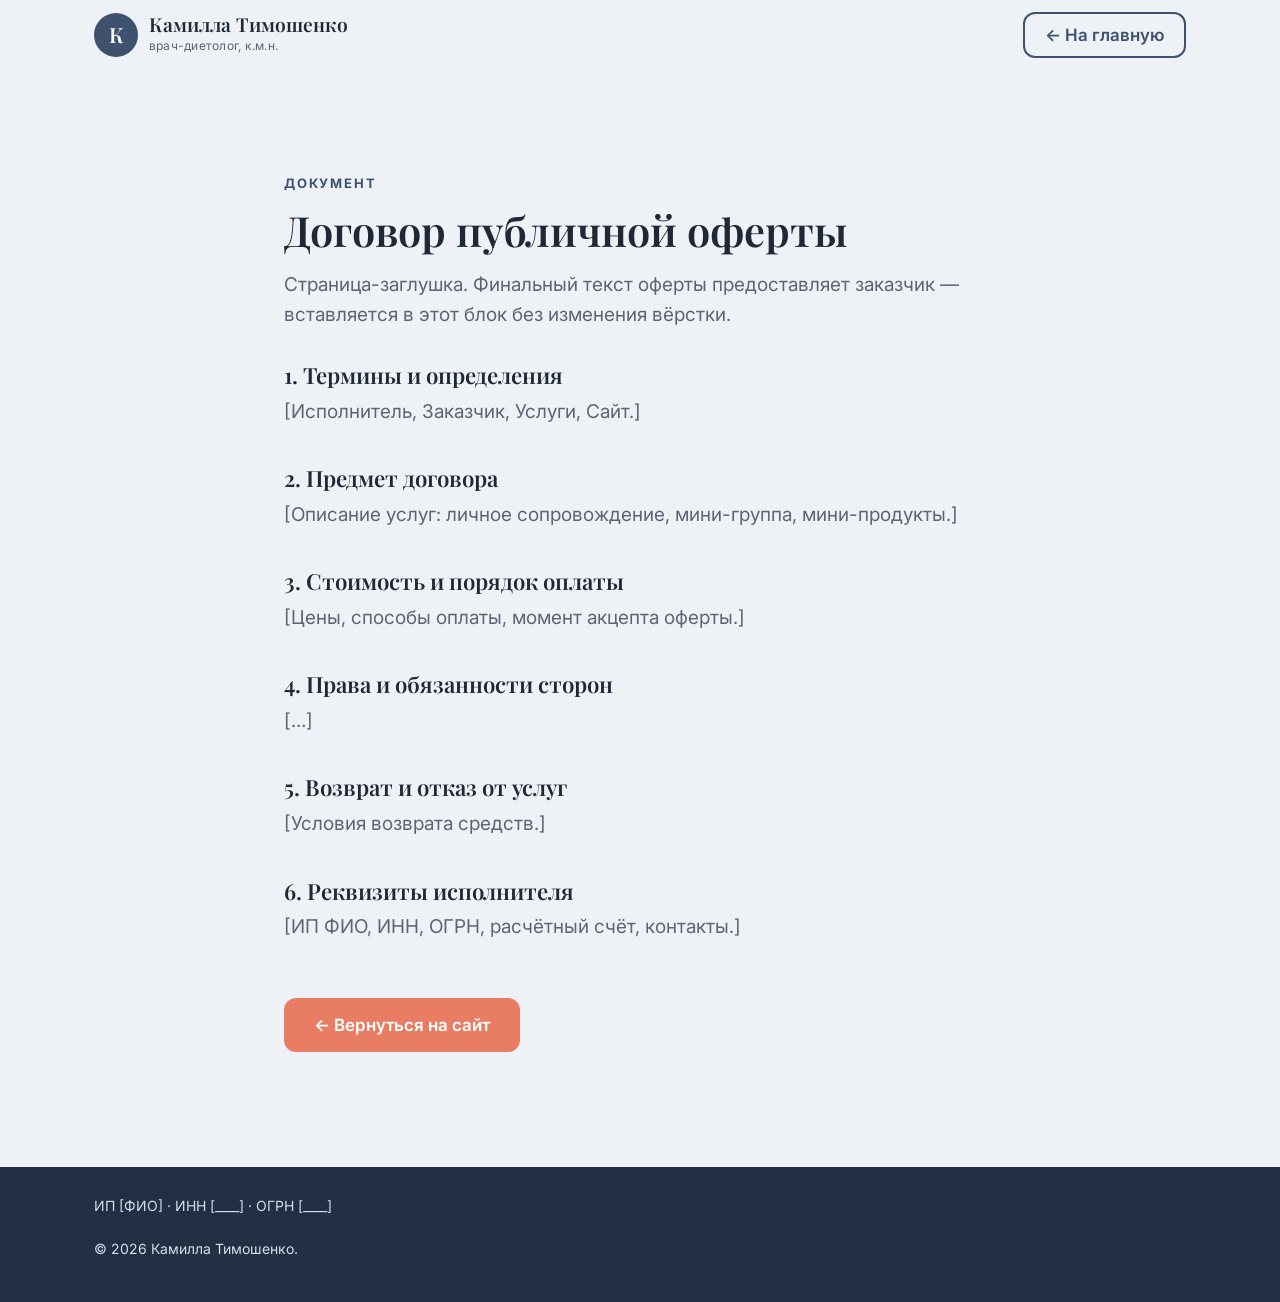
==== oferta.html @ d7753390 "Сайт Камиллы Тимошенко" ====
<!DOCTYPE html>
<html lang="ru">
<head>
  <meta charset="UTF-8">
  <meta name="viewport" content="width=device-width, initial-scale=1">
  <title>Договор оферты — Камилла Тимошенко</title>
  <meta name="description" content="Договор публичной оферты на оказание услуг.">
  <meta name="robots" content="noindex">
  <link rel="preconnect" href="https://fonts.googleapis.com">
  <link rel="preconnect" href="https://fonts.gstatic.com" crossorigin>
  <link href="https://fonts.googleapis.com/css2?family=Playfair+Display:wght@500;600;700&family=Inter:wght@400;500;600;700&display=swap" rel="stylesheet">
  <link rel="stylesheet" href="css/styles.css">
</head>
<body>
<header class="header is-scrolled">
  <div class="container header__inner">
    <a href="index.html" class="brand">
      <span class="brand__mark" aria-hidden="true">К</span>
      <span>
        <span class="brand__name">Камилла Тимошенко</span>
        <span class="brand__role">врач-диетолог, к.м.н.</span>
      </span>
    </a>
    <a href="index.html" class="btn btn--olive-outline" style="min-height:46px;padding:8px 20px">← На главную</a>
  </div>
</header>

<main class="section">
  <div class="container narrow">
    <p class="eyebrow">Документ</p>
    <h1 style="font-size:clamp(1.8rem,5vw,2.6rem)">Договор публичной оферты</h1>
    <p style="color:var(--text-muted)">Страница-заглушка. Финальный текст оферты предоставляет заказчик — вставляется в этот блок без изменения вёрстки.</p>

    <div style="margin-top:32px;display:grid;gap:20px">
      <div><h3>1. Термины и определения</h3><p style="color:var(--text-muted)">[Исполнитель, Заказчик, Услуги, Сайт.]</p></div>
      <div><h3>2. Предмет договора</h3><p style="color:var(--text-muted)">[Описание услуг: личное сопровождение, мини-группа, мини-продукты.]</p></div>
      <div><h3>3. Стоимость и порядок оплаты</h3><p style="color:var(--text-muted)">[Цены, способы оплаты, момент акцепта оферты.]</p></div>
      <div><h3>4. Права и обязанности сторон</h3><p style="color:var(--text-muted)">[…]</p></div>
      <div><h3>5. Возврат и отказ от услуг</h3><p style="color:var(--text-muted)">[Условия возврата средств.]</p></div>
      <div><h3>6. Реквизиты исполнителя</h3><p style="color:var(--text-muted)">[ИП ФИО, ИНН, ОГРН, расчётный счёт, контакты.]</p></div>
    </div>

    <p style="margin-top:36px"><a href="index.html" class="btn btn--accent">← Вернуться на сайт</a></p>
  </div>
</main>

<footer class="footer" style="padding-block:28px">
  <div class="container">
    <div class="footer__legal" style="border:0;padding:0">
      <p>ИП [ФИО] · ИНН [____] · ОГРН [____]</p>
      <p>© <span id="year">2026</span> Камилла Тимошенко.</p>
    </div>
  </div>
</footer>
<script src="js/app.js" defer></script>
</body>
</html>
---- css/styles.css ----
/* =====================================================================
   Камилла Тимошенко — лендинг · v4 (палитра «Деним и коралл»)
   Дизайн-система: холодная джинсово-синяя база + тёплый коралловый акцент.
   Цвета сняты пипеткой с фотографий Камиллы (одежда).
   Playfair Display (заголовки) + Inter (текст). Единый вертикальный ритм.
   Signature: маркерное выделение ключевых фраз. Mobile-first, WCAG AA.
   ===================================================================== */

/* ------------------------- B1. Палитра (токены) ---------------------- */
:root {
  --bg:            #EEF1F5;   /* основной фон, холодный светлый */
  --bg-alt:        #F7F9FB;   /* светлая секция / карточки */
  --olive:         #3E526E;   /* основной бренд — деним */
  --olive-deep:    #232F44;   /* тёмные секции, футер */
  --cream-on-dark: #D5DFEA;   /* текст на тёмном (холодный крем) */
  --accent:        #E87D63;   /* коралл — ТОЛЬКО кнопки/цена/ключевые акценты */
  --accent-soft:   #F3C3AC;   /* персик — hover / подложки / второй акцент */
  --text:          #1F2836;   /* основной текст, тёмно-синий */
  --text-muted:    #5B6675;   /* подписи, второстепенное (холодный серо-синий) */
  --line:          #DCE3EC;   /* разделители, рамки */
  --mark:          #F7D8C9;   /* маркер-хайлайтер (мягкий персик) */
  --danger:        #C0453B;

  --font-display: 'Playfair Display', Georgia, 'Times New Roman', serif;
  --font-body: 'Inter', -apple-system, BlinkMacSystemFont, 'Segoe UI', sans-serif;

  /* B3. Сетка и ритм */
  --container: 1140px;
  --gutter: 16px;
  --section-y: 56px;

  --radius-card: 16px;
  --radius-btn: 12px;
  --radius-pill: 999px;
  --shadow: 0 4px 24px rgba(0,0,0,.06);
  --shadow-lift: 0 10px 34px rgba(0,0,0,.10);

  --z-header: 100; --z-fab: 90; --z-overlay: 200;
}

/* ------------------------------- Reset ------------------------------- */
*, *::before, *::after { box-sizing: border-box; }
html { -webkit-text-size-adjust: 100%; scroll-behavior: smooth; }
@media (prefers-reduced-motion: reduce) {
  html { scroll-behavior: auto; }
  *, *::before, *::after { animation-duration: .001ms !important; transition-duration: .001ms !important; }
}
body {
  margin: 0; font-family: var(--font-body);
  font-size: 1.125rem; line-height: 1.6;        /* B2: body 18px моб */
  color: var(--text); background: var(--bg);
  -webkit-font-smoothing: antialiased; text-rendering: optimizeLegibility;
  overflow-x: hidden;
}
img { max-width: 100%; display: block; height: auto; }
a { color: var(--olive); text-decoration: none; }
a:hover { color: var(--accent); }
button { font-family: inherit; cursor: pointer; }
h1, h2, h3, h4 { font-family: var(--font-display); font-weight: 600; line-height: 1.12; margin: 0 0 .4em; color: var(--text); }
p { margin: 0 0 1em; }
:focus-visible { outline: 3px solid var(--accent); outline-offset: 2px; border-radius: 4px; }

/* B6. Signature — маркерное выделение */
.hl {
  background: var(--mark);
  padding: .04em .22em; margin: 0 -.06em; border-radius: 4px;
  box-decoration-break: clone; -webkit-box-decoration-break: clone;
  color: var(--text); font-style: normal;
}
.section--dark .hl, .section--olive .hl { color: var(--text); }

/* ------------------------------ Layout ------------------------------- */
.container { width: 100%; max-width: var(--container); margin-inline: auto; padding-inline: var(--gutter); }
.section { padding-block: var(--section-y); }       /* B3: единый ритм */
.section--alt  { background: var(--bg-alt); }
.section--dark { background: var(--olive-deep); color: var(--cream-on-dark); }
.section--olive{ background: var(--olive); color: var(--cream-on-dark); }
.section--dark h1, .section--dark h2, .section--dark h3,
.section--olive h1, .section--olive h2, .section--olive h3 { color: #fff; }
.narrow { max-width: 760px; margin-inline: auto; }

.eyebrow {
  display: inline-block; font-family: var(--font-body); font-weight: 700;
  font-size: .8125rem; letter-spacing: .14em; text-transform: uppercase;
  color: var(--olive); margin: 0 0 1em;
}
.section--dark .eyebrow, .section--olive .eyebrow { color: var(--accent-soft); }

.section-head { max-width: 720px; margin: 0 0 40px; }
.section-head.center { text-align: center; margin-inline: auto; }
.section-head h2 { font-size: clamp(1.75rem, 4.5vw, 2.5rem); }     /* H2 28→40 */
.section-head p { color: var(--text-muted); font-size: 1.0625rem; }
.section--dark .section-head p, .section--olive .section-head p { color: var(--cream-on-dark); }
.lead { font-size: 1.1875rem; color: var(--text); }

/* ------------------------------ Buttons ------------------------------ */
.btn {
  --bg-btn: var(--accent); --fg-btn: #fff;
  display: inline-flex; align-items: center; justify-content: center; gap: .55em;
  min-height: 54px; padding: 15px 28px;
  font-family: var(--font-body); font-weight: 600; font-size: 1.0625rem;
  color: var(--fg-btn); background: var(--bg-btn);
  border: 2px solid transparent; border-radius: var(--radius-btn);
  transition: transform .25s ease, box-shadow .25s ease, background .25s ease, color .25s ease, border-color .25s ease;
  text-align: center; line-height: 1.2;
}
.btn:hover { transform: translateY(-2px); box-shadow: var(--shadow-lift); }
.btn:active { transform: translateY(0); }
.btn svg { width: 1.15em; height: 1.15em; flex: none; }

.btn--accent { --bg-btn: var(--accent); --fg-btn: #fff; }
.btn--accent:hover { --bg-btn: #C85B42; }
.btn--olive-outline { --bg-btn: transparent; --fg-btn: var(--olive); border-color: var(--olive); }
.btn--olive-outline:hover { --bg-btn: var(--olive); --fg-btn: #fff; }
.btn--light-outline { --bg-btn: transparent; --fg-btn: #fff; border-color: rgba(255,255,255,.45); }
.btn--light-outline:hover { --bg-btn: #fff; --fg-btn: var(--olive-deep); border-color: #fff; }
.btn--lg { min-height: 58px; font-size: 1.125rem; padding: 17px 32px; }
.btn--block { display: flex; width: 100%; }

/* ------------------------------ Header ------------------------------- */
.header {
  position: sticky; top: 0; z-index: var(--z-header);
  background: rgba(238,241,245,.9);
  backdrop-filter: saturate(140%) blur(10px); -webkit-backdrop-filter: saturate(140%) blur(10px);
  border-bottom: 1px solid transparent; transition: border-color .3s, box-shadow .3s;
}
.header.is-scrolled { border-bottom-color: var(--line); box-shadow: var(--shadow); }
.header__inner { display: flex; align-items: center; gap: 16px; min-height: 70px; }

.brand { display: flex; align-items: center; gap: 11px; margin-right: auto; flex: none; }
.brand__mark {
  width: 44px; height: 44px; flex: none; border-radius: 50%;
  background: var(--olive); color: #fff; display: grid; place-items: center;
  font-family: var(--font-display); font-weight: 600; font-size: 1.3rem;
}
.brand > span:last-child { display: flex; flex-direction: column; min-width: 0; }
.brand__name { display: block; white-space: nowrap; font-family: var(--font-display); font-weight: 600; font-size: 1.2rem; line-height: 1.05; color: var(--text); }
.brand__role { display: block; white-space: nowrap; font-size: .75rem; color: var(--text-muted); letter-spacing: .02em; margin-top: 2px; }

.nav { display: none; }
.nav a { white-space: nowrap; font-weight: 600; font-size: .9rem; color: var(--text); padding: 8px 9px; border-radius: var(--radius-btn); transition: color .2s, background .2s; }
.nav a:hover { color: var(--accent); background: var(--bg-alt); }

.header__cta { display: none; white-space: nowrap; }

.burger { width: 48px; height: 48px; display: grid; place-items: center; background: var(--olive); border: none; border-radius: 12px; color: #fff; }
.burger svg { width: 24px; height: 24px; }
.burger .icon-close { display: none; }
body.menu-open .burger .icon-open { display: none; }
body.menu-open .burger .icon-close { display: block; }

/* Mobile drawer */
.mobile-menu {
  position: fixed; inset: 0; z-index: var(--z-overlay);
  background: var(--olive-deep); color: #fff; padding: 90px 24px 32px;
  transform: translateX(100%); transition: transform .3s ease; display: flex; flex-direction: column; overflow-y: auto;
}
body.menu-open .mobile-menu { transform: translateX(0); }
.mobile-menu a.m-link { font-family: var(--font-display); font-size: 1.6rem; font-weight: 600; color: #fff; padding: 14px 0; border-bottom: 1px solid rgba(255,255,255,.14); display: flex; align-items: center; justify-content: space-between; }
.mobile-menu a.m-link:hover { color: var(--accent-soft); }
.mobile-menu a.m-link svg { color: var(--accent-soft); }
.mobile-menu .m-cta { margin-top: 26px; }
.mobile-menu .m-social { display: flex; gap: 12px; margin-top: auto; padding-top: 26px; }

/* Floating mobile CTA + back-to-top */
.fab-bar { position: fixed; left: 12px; right: 12px; bottom: 12px; z-index: var(--z-fab); display: flex; gap: 10px; transform: translateY(160%); transition: transform .35s ease; }
.fab-bar.is-visible { transform: translateY(0); }
.fab-bar .btn { flex: 1; box-shadow: var(--shadow-lift); }
@media (min-width: 1160px){ .fab-bar { display: none; } }
.to-top { position: fixed; right: 18px; bottom: 84px; z-index: var(--z-fab); width: 50px; height: 50px; border-radius: 50%; background: var(--olive); border: none; color: #fff; display: grid; place-items: center; box-shadow: var(--shadow); opacity: 0; pointer-events: none; transform: translateY(8px); transition: opacity .3s, transform .3s; }
.to-top.is-visible { opacity: 1; pointer-events: auto; transform: translateY(0); }
.to-top svg { width: 22px; height: 22px; }
@media (min-width: 1160px){ .to-top { bottom: 24px; } }

/* ------------------------------- Hero -------------------------------- */
.hero__grid { display: grid; gap: 28px; align-items: center; }
.hero__photo { order: -1; border-radius: var(--radius-card); overflow: hidden; box-shadow: var(--shadow); aspect-ratio: 4/5; background: linear-gradient(160deg, #DCE3EC, #C6D2E0); }
.hero__photo img { width: 100%; height: 100%; object-fit: cover; }
.hero__photo .ph { width: 100%; height: 100%; display: grid; place-content: center; text-align: center; gap: 8px; color: var(--text-muted); font-size: .9rem; padding: 20px; }
.hero__photo .ph svg { width: 48px; height: 48px; margin: 0 auto; color: var(--olive); }
.hero h1 { font-size: clamp(2.25rem, 6.5vw, 3.5rem); }      /* H1 36→56 */
.hero__sub { font-size: 1.1875rem; color: var(--text-muted); max-width: 42ch; }
.hero__trigger { font-size: 1.125rem; margin: 0 0 26px; }
.hero__cta { display: flex; flex-direction: column; gap: 12px; }
.trust-row { display: flex; flex-wrap: wrap; gap: 8px 18px; margin-top: 24px; list-style: none; padding: 0; }
.trust-row li { display: flex; align-items: center; gap: 7px; font-size: .9375rem; font-weight: 600; color: var(--text); }
.trust-row svg { width: 18px; height: 18px; color: var(--olive); flex: none; }

/* --------------------------- Cards (equal h) ------------------------- */
.cards { display: grid; gap: 16px; }
.card { background: var(--bg-alt); border: 1px solid var(--line); border-radius: var(--radius-card); padding: 26px; box-shadow: var(--shadow); display: flex; flex-direction: column; transition: transform .25s ease, box-shadow .25s ease; }
.card:hover { transform: translateY(-3px); box-shadow: var(--shadow-lift); }
.card__icon { width: 52px; height: 52px; border-radius: 50%; background: var(--bg); border: 1px solid var(--line); color: var(--olive); display: grid; place-items: center; margin-bottom: 16px; }
.card__icon svg { width: 28px; height: 28px; stroke-width: 1.6; }
.card__num { font-family: var(--font-display); font-weight: 600; font-size: 1.05rem; color: var(--accent); margin-bottom: 8px; letter-spacing: .04em; }
.card h3 { font-family: var(--font-body); font-weight: 700; font-size: 1.25rem; line-height: 1.25; }
.card p { color: var(--text-muted); margin: 0; }

/* Bridge text */
.bridge { text-align: center; max-width: 720px; margin: 32px auto 0; font-size: 1.1875rem; color: var(--text); }

/* --------------------------- Energy (dark) --------------------------- */
.chat { max-width: 480px; margin: 28px auto 0; }
.chat__bubble { background: rgba(255,255,255,.1); border: 1px solid rgba(255,255,255,.16); border-radius: 18px 18px 18px 4px; padding: 18px 22px; font-size: 1.125rem; color: #fff; }
.chat__meta { display: flex; align-items: center; gap: 8px; margin-top: 10px; font-size: .85rem; color: var(--accent-soft); }
.chat__meta svg { width: 16px; height: 16px; }

/* --------------------------- Health metrics -------------------------- */
.metrics { display: grid; gap: 14px; margin-top: 8px; }
.metric { background: var(--bg-alt); border: 1px solid var(--line); border-radius: var(--radius-card); padding: 22px 24px; box-shadow: var(--shadow); }
.metric__label { font-size: .9375rem; color: var(--text-muted); margin: 0 0 12px; }
.metric__val { display: flex; align-items: baseline; gap: 14px; margin: 0; }
.metric__from { font-family: var(--font-body); font-weight: 600; font-size: 1.25rem; color: var(--text-muted); font-variant-numeric: tabular-nums; }
.metric__arrow { color: var(--olive); align-self: center; }
.metric__arrow svg { width: 24px; height: 24px; display: block; }
.metric__to { font-family: var(--font-display); font-weight: 700; font-size: 2.1rem; color: var(--accent); line-height: 1; font-variant-numeric: tabular-nums; }

/* ----------------------- Личка (olive + terracotta) ------------------ */
.lichka__inner { display: grid; gap: 28px; }
.lichka .tag { display: inline-flex; align-items: center; gap: 8px; background: var(--accent); color: #fff; border-radius: var(--radius-pill); padding: 8px 16px; font-weight: 700; font-size: .8125rem; letter-spacing: .08em; text-transform: uppercase; margin-bottom: 18px; }
.lichka .tag svg { width: 16px; height: 16px; }
.lichka h2 { font-size: clamp(1.9rem, 5vw, 2.6rem); }
.lichka__intro { font-size: 1.125rem; color: var(--cream-on-dark); max-width: 56ch; }
.includes { list-style: none; padding: 0; margin: 24px 0 0; display: grid; gap: 13px; }
.includes li { display: flex; gap: 14px; align-items: flex-start; font-size: 1.0625rem; }
.includes svg { width: 24px; height: 24px; color: var(--accent-soft); flex: none; margin-top: 2px; }
.lichka__who { margin-top: 22px; padding: 18px 20px; background: rgba(255,255,255,.08); border-radius: var(--radius-card); }
.lichka__who b { color: #fff; }
.lichka__who p { margin: 6px 0 0; color: var(--cream-on-dark); }

/* Price card */
.price-card { background: var(--bg-alt); color: var(--text); border-radius: var(--radius-card); padding: 30px 26px; border: 2px solid var(--accent); box-shadow: var(--shadow-lift); }
.price-card .price { font-family: var(--font-display); font-weight: 600; font-size: clamp(2.4rem, 8vw, 3.2rem); color: var(--accent); line-height: 1; margin: 0; }
.price-card .price small { font-size: 1.05rem; font-family: var(--font-body); font-weight: 600; color: var(--text-muted); }
.price-card .price-sub { color: var(--text-muted); margin: 8px 0 18px; }
.anchor-note { font-size: .9375rem; color: var(--text-muted); }
.scarcity { display: flex; gap: 12px; align-items: flex-start; background: var(--bg); border: 1px solid var(--line); border-radius: var(--radius-card); padding: 15px 18px; margin: 18px 0; font-size: .9375rem; }
.scarcity svg { width: 22px; height: 22px; flex: none; margin-top: 1px; color: var(--olive); }
.fineprint { font-size: .9375rem; color: var(--text-muted); text-align: center; margin-top: 12px; }

/* ----------------------------- Кейсы --------------------------------- */
.cases { display: grid; grid-auto-flow: column; grid-auto-columns: 84%; gap: 16px; overflow-x: auto; scroll-snap-type: x mandatory; margin-inline: calc(var(--gutter) * -1); padding: 6px var(--gutter) 18px; scrollbar-width: thin; }
.case { scroll-snap-align: start; background: var(--bg-alt); border: 1px solid var(--line); border-radius: var(--radius-card); overflow: hidden; box-shadow: var(--shadow); display: flex; flex-direction: column; }
.case__photo { aspect-ratio: 3/2; background: linear-gradient(160deg, #DCE3EC, #C6D2E0); position: relative; display: grid; place-items: center; color: var(--olive); }
.case__photo .ba { position: absolute; top: 12px; left: 12px; background: var(--olive); color: #fff; font-size: .72rem; font-weight: 700; text-transform: uppercase; letter-spacing: .04em; padding: 4px 11px; border-radius: var(--radius-pill); }
.case__body { padding: 22px; display: flex; flex-direction: column; gap: 8px; }
.case__name { font-size: .9375rem; color: var(--text-muted); font-weight: 600; }
.case__result { font-family: var(--font-display); font-weight: 600; font-size: 1.6rem; color: var(--accent); font-variant-numeric: tabular-nums; }
.case__quote { color: var(--text-muted); margin: 0; font-size: 1rem; }
.scroll-hint { text-align: center; color: var(--text-muted); font-size: .875rem; margin-top: 4px; }

/* Книга благодарности */
.book__quotes { display: grid; gap: 12px; margin: 24px 0; }
.book__quotes blockquote { margin: 0; padding: 16px 20px; background: var(--bg-alt); border: 1px solid var(--line); border-radius: var(--radius-card); font-family: var(--font-display); font-size: 1.15rem; color: var(--text); box-shadow: var(--shadow); }

/* ----------------------------- Группа -------------------------------- */
.chips { list-style: none; padding: 0; margin: 18px 0; display: flex; flex-wrap: wrap; gap: 10px; }
.chips li { display: inline-flex; align-items: center; gap: 8px; background: var(--bg); border: 1px solid var(--line); color: var(--text); border-radius: var(--radius-pill); padding: 9px 16px; font-weight: 600; font-size: .9375rem; }
.chips svg { width: 16px; height: 16px; color: var(--olive); }
.group-banner { display: flex; gap: 12px; align-items: center; background: var(--accent); color: #fff; border-radius: var(--radius-card); padding: 15px 20px; font-weight: 600; margin: 22px 0; }
.group-banner svg { width: 22px; height: 22px; flex: none; }

/* -------------------------- Мини-продукты ---------------------------- */
.mini { display: grid; gap: 16px; }
.mini-card { background: var(--bg-alt); border: 1px solid var(--line); border-radius: var(--radius-card); padding: 26px; box-shadow: var(--shadow); display: flex; flex-direction: column; transition: transform .25s, box-shadow .25s; }
.mini-card:hover { transform: translateY(-3px); box-shadow: var(--shadow-lift); }
.mini-card__icon { width: 52px; height: 52px; border-radius: 50%; background: var(--bg); border: 1px solid var(--line); color: var(--olive); display: grid; place-items: center; margin-bottom: 16px; }
.mini-card__icon svg { width: 26px; height: 26px; stroke-width: 1.6; }
.mini-card .pill { align-self: flex-start; font-size: .72rem; font-weight: 700; text-transform: uppercase; letter-spacing: .06em; color: var(--olive); background: var(--bg); border: 1px solid var(--line); padding: 5px 12px; border-radius: var(--radius-pill); margin-bottom: 12px; }
.mini-card h3 { font-family: var(--font-body); font-weight: 700; font-size: 1.3rem; }
.mini-card p { color: var(--text-muted); flex: 1; margin: 0 0 16px; }

/* ----------------------------- Обо мне ------------------------------- */
.about__grid { display: grid; gap: 28px; }
.about__photo { border-radius: var(--radius-card); overflow: hidden; box-shadow: var(--shadow); aspect-ratio: 4/5; background: linear-gradient(160deg, #DCE3EC, #C6D2E0); }
.about__photo img { width: 100%; height: 100%; object-fit: cover; }
.about__photo .ph { width: 100%; height: 100%; display: grid; place-content: center; text-align: center; gap: 8px; color: var(--text-muted); font-size: .9rem; padding: 20px; }
.about__photo .ph svg { width: 46px; height: 46px; margin: 0 auto; color: var(--olive); }
.facts { list-style: none; padding: 0; margin: 24px 0 0; display: grid; grid-template-columns: 1fr 1fr; gap: 12px; }
.facts li { background: var(--bg-alt); border: 1px solid var(--line); border-radius: var(--radius-card); padding: 16px; box-shadow: var(--shadow); }
.facts .n { font-family: var(--font-display); font-weight: 600; font-size: 1.5rem; color: var(--olive); display: block; line-height: 1; }
.facts .t { font-size: .9rem; color: var(--text-muted); margin-top: 4px; display: block; }

/* ------------------------------- FAQ --------------------------------- */
.faq { max-width: 760px; margin-inline: auto; }
.faq__item { border-bottom: 1px solid var(--line); }
.faq__q { width: 100%; text-align: left; background: none; border: none; padding: 22px 46px 22px 2px; position: relative; font-family: var(--font-display); font-weight: 600; font-size: 1.25rem; color: var(--text); line-height: 1.3; }
.faq__q .plus { position: absolute; right: 4px; top: 50%; transform: translateY(-50%); width: 30px; height: 30px; border-radius: 50%; background: var(--bg-alt); border: 1px solid var(--line); display: grid; place-items: center; color: var(--olive); transition: transform .3s ease, background .3s, color .3s; }
.faq__q .plus svg { width: 18px; height: 18px; }
.faq__item.is-open .faq__q .plus { transform: translateY(-50%) rotate(45deg); background: var(--olive); color: #fff; }
.faq__a { max-height: 0; overflow: hidden; transition: max-height .35s ease; }
.faq__a-inner { padding: 0 2px 22px; color: var(--text-muted); }

/* --------------------------- Форма заявки ---------------------------- */
.form-wrap { background: var(--bg-alt); border-radius: var(--radius-card); padding: 30px 26px; box-shadow: var(--shadow-lift); }
.field { margin-bottom: 18px; }
.field label { display: block; font-weight: 600; margin-bottom: 7px; color: var(--text); }
.field .req { color: var(--accent); }
.field input, .field textarea { width: 100%; font-family: inherit; font-size: 1.0625rem; padding: 14px 16px; min-height: 54px; border: 1.5px solid var(--line); border-radius: var(--radius-btn); background: #fff; color: var(--text); transition: border-color .2s, box-shadow .2s; }
.field textarea { min-height: 110px; resize: vertical; }
.field input:focus, .field textarea:focus { outline: none; border-color: var(--olive); box-shadow: 0 0 0 3px rgba(62,82,110,.18); }
.field input[aria-invalid="true"], .field textarea[aria-invalid="true"] { border-color: var(--danger); }
.err { color: var(--danger); font-size: .9rem; margin-top: 6px; display: none; font-weight: 600; }
.err.show { display: block; }
.hp { position: absolute; left: -9999px; width: 1px; height: 1px; overflow: hidden; }
.consent { display: flex; gap: 12px; align-items: flex-start; font-size: .9375rem; color: var(--text-muted); margin-bottom: 20px; }
.consent input { width: 22px; height: 22px; flex: none; margin-top: 2px; accent-color: var(--olive); }
.form-alt { text-align: center; margin-top: 18px; color: var(--text-muted); }
.form-success { display: none; text-align: center; padding: 30px 10px; }
.form-success.show { display: block; }
.form-success .ok { width: 64px; height: 64px; border-radius: 50%; background: var(--olive); display: grid; place-items: center; margin: 0 auto 16px; }
.form-success .ok svg { width: 34px; height: 34px; color: #fff; }
.form-success h3 { font-size: 1.7rem; }

/* On-dark form tweaks */
.section--dark .form-wrap { background: rgba(255,255,255,.06); border: 1px solid rgba(255,255,255,.14); }
.section--dark .field label { color: #fff; }
.section--dark .consent { color: var(--cream-on-dark); }
.section--dark .form-alt { color: var(--cream-on-dark); }

/* ------------------------------ Footer ------------------------------- */
.footer { background: var(--olive-deep); color: var(--cream-on-dark); padding-block: 56px 28px; }
.footer a { color: #fff; }
.footer a:hover { color: var(--accent-soft); }
.footer__top { display: grid; gap: 24px; margin-bottom: 28px; }
.footer__brand .brand__name { color: #fff; }
.footer__brand .brand__role { color: var(--cream-on-dark); }
.footer__brand .brand__mark { background: var(--accent); }
.footer__col p.h { color: #fff; font-weight: 700; text-transform: uppercase; font-size: .8125rem; letter-spacing: .06em; margin-bottom: 12px; }
.footer__links { list-style: none; padding: 0; margin: 0; display: grid; gap: 10px; }
.icon-link { width: 44px; height: 44px; display: grid; place-items: center; border-radius: 50%; background: rgba(255,255,255,.1); color: #fff; transition: background .2s, color .2s, transform .2s; }
.icon-link:hover { background: var(--accent); color: #fff; transform: translateY(-2px); }
.icon-link svg { width: 20px; height: 20px; }
.footer__social { display: flex; gap: 10px; margin-top: 6px; }
.footer__legal { border-top: 1px solid rgba(255,255,255,.16); padding-top: 20px; font-size: .875rem; color: var(--cream-on-dark); display: grid; gap: 6px; }

/* ----------------------------- Reveal -------------------------------- */
.reveal { opacity: 0; transform: translateY(20px); transition: opacity .4s ease, transform .4s ease; }
.reveal.in { opacity: 1; transform: none; }
@media (prefers-reduced-motion: reduce){ .reveal { opacity: 1; transform: none; } }

/* ===================== Breakpoints (scale up) ======================== */
@media (min-width: 600px) {
  :root { --gutter: 24px; }
  .cards--2 { grid-template-columns: 1fr 1fr; }
  .cards--4 { grid-template-columns: 1fr 1fr; }
  /* выравниваем заголовки карточек, чтобы описания начинались на одной линии */
  .cards .card h3 { min-height: 3.75em; }
  /* выравниваем подписи плашек, чтобы цифры стояли на одной линии */
  .metric__label { min-height: 3em; }
  .metrics { grid-template-columns: 1fr 1fr; }
  .mini { grid-template-columns: 1fr 1fr; }
  .cases { grid-auto-columns: 46%; }
  .hero__cta { flex-direction: row; flex-wrap: wrap; gap: 10px; }
  .hero__cta .btn { flex: 0 1 auto; white-space: nowrap; font-size: 1rem; padding: 15px 20px; min-height: 56px; }
  .book__quotes { grid-template-columns: 1fr 1fr; }
  .facts { grid-template-columns: repeat(4, 1fr); }
}

@media (min-width: 980px) {
  :root { --section-y: 96px; }                 /* B3: 96px десктоп */
  body { font-size: 1.1875rem; }               /* B2: body 19px десктоп */
  .hero__grid { grid-template-columns: 1.05fr .95fr; gap: 56px; }
  .hero__photo { order: 2; }   /* C1: на десктопе фото справа, текст слева */
  .cards--4 { grid-template-columns: repeat(4, 1fr); }
  .cards--3 { grid-template-columns: repeat(3, 1fr); }
  .mini { grid-template-columns: repeat(3, 1fr); }
  .cases { grid-auto-flow: row; grid-template-columns: repeat(3, 1fr); overflow: visible; margin-inline: 0; padding-inline: 0; }
  .scroll-hint { display: none; }
  .lichka__inner { grid-template-columns: 1.05fr .95fr; gap: 44px; align-items: start; }
  .price-card { position: sticky; top: 100px; }
  .about__grid { grid-template-columns: .85fr 1.15fr; align-items: center; }
  .about__photo { order: -1; }
  .footer__top { grid-template-columns: 1.6fr 1fr 1fr; }
  .form-wrap { max-width: 620px; margin-inline: auto; }
}

@media (min-width: 1160px) {
  .nav { display: flex; align-items: center; gap: 2px; }
  .header__cta { display: inline-flex; }
  .burger { display: none; }
}
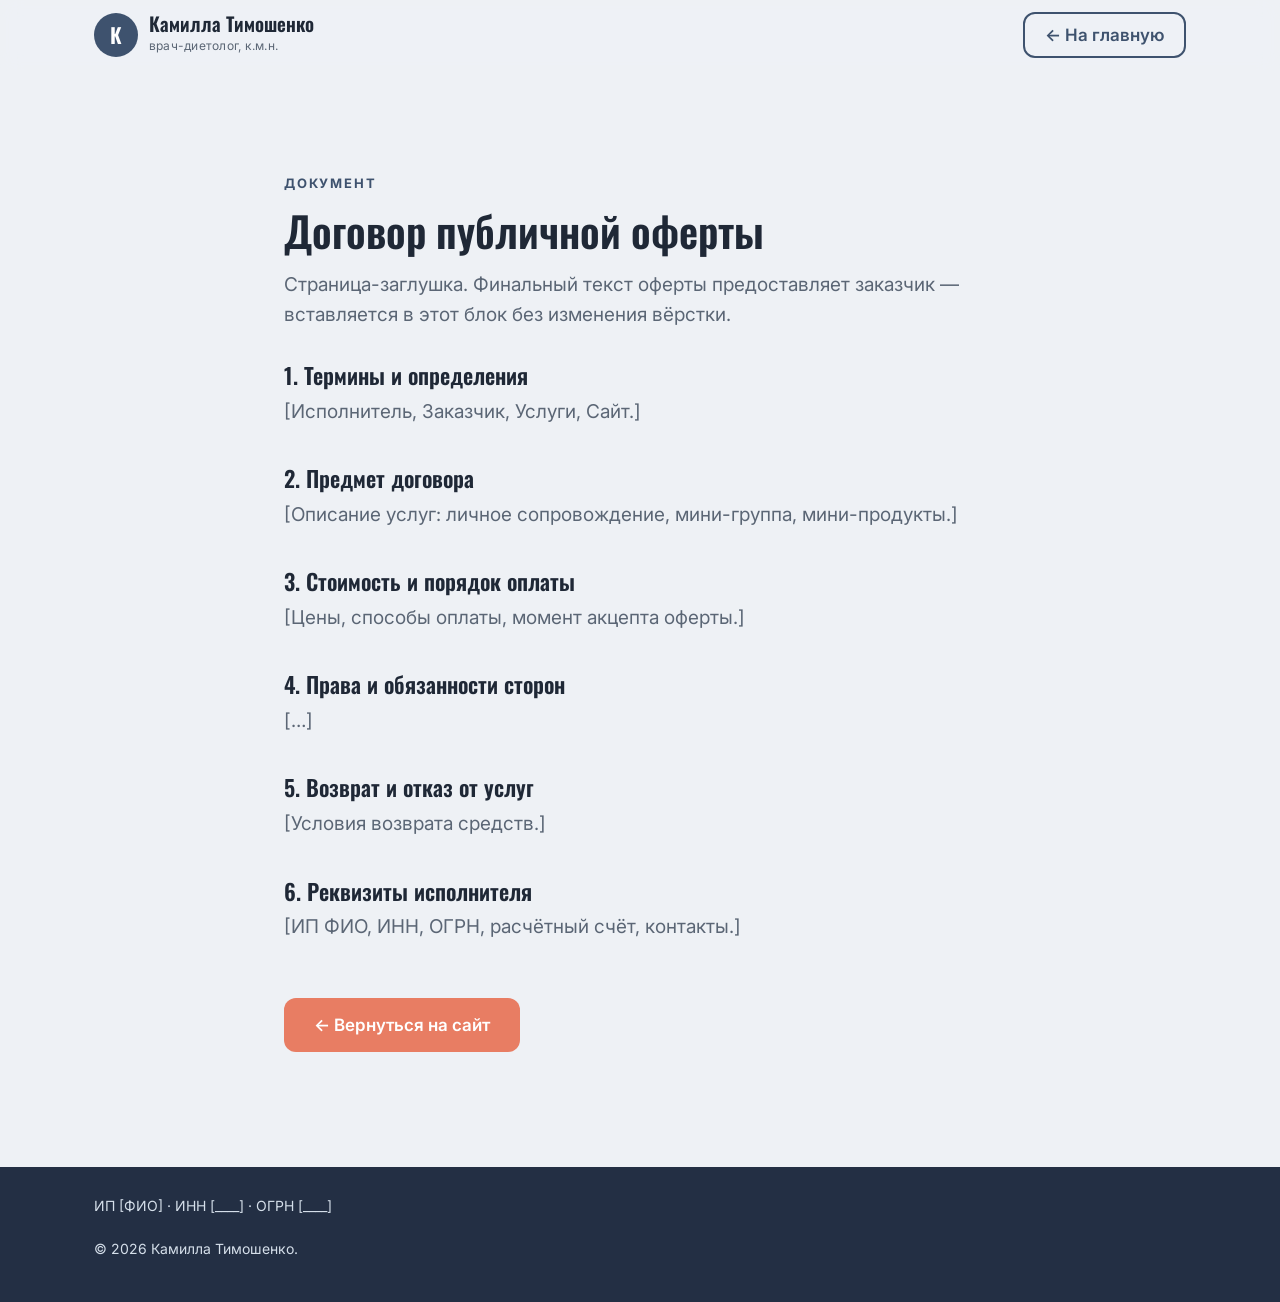
==== commit 4e735057: "Шрифт заголовков: Playfair → Oswald" ====
--- a/oferta.html
+++ b/oferta.html
@@ -8,7 +8,7 @@
   <meta name="robots" content="noindex">
   <link rel="preconnect" href="https://fonts.googleapis.com">
   <link rel="preconnect" href="https://fonts.gstatic.com" crossorigin>
-  <link href="https://fonts.googleapis.com/css2?family=Playfair+Display:wght@500;600;700&family=Inter:wght@400;500;600;700&display=swap" rel="stylesheet">
+  <link href="https://fonts.googleapis.com/css2?family=Oswald:wght@400;500;600;700&family=Inter:wght@400;500;600;700&display=swap" rel="stylesheet">
   <link rel="stylesheet" href="css/styles.css">
 </head>
 <body>
--- a/css/styles.css
+++ b/css/styles.css
@@ -2,7 +2,7 @@
    Камилла Тимошенко — лендинг · v4 (палитра «Деним и коралл»)
    Дизайн-система: холодная джинсово-синяя база + тёплый коралловый акцент.
    Цвета сняты пипеткой с фотографий Камиллы (одежда).
-   Playfair Display (заголовки) + Inter (текст). Единый вертикальный ритм.
+   Oswald (заголовки, вертикальный узкий гротеск) + Inter (текст). Единый вертикальный ритм.
    Signature: маркерное выделение ключевых фраз. Mobile-first, WCAG AA.
    ===================================================================== */
 
@@ -21,7 +21,7 @@
   --mark:          #F7D8C9;   /* маркер-хайлайтер (мягкий персик) */
   --danger:        #C0453B;
 
-  --font-display: 'Playfair Display', Georgia, 'Times New Roman', serif;
+  --font-display: 'Oswald', 'Inter', -apple-system, BlinkMacSystemFont, 'Segoe UI', sans-serif;
   --font-body: 'Inter', -apple-system, BlinkMacSystemFont, 'Segoe UI', sans-serif;
 
   /* B3. Сетка и ритм */
